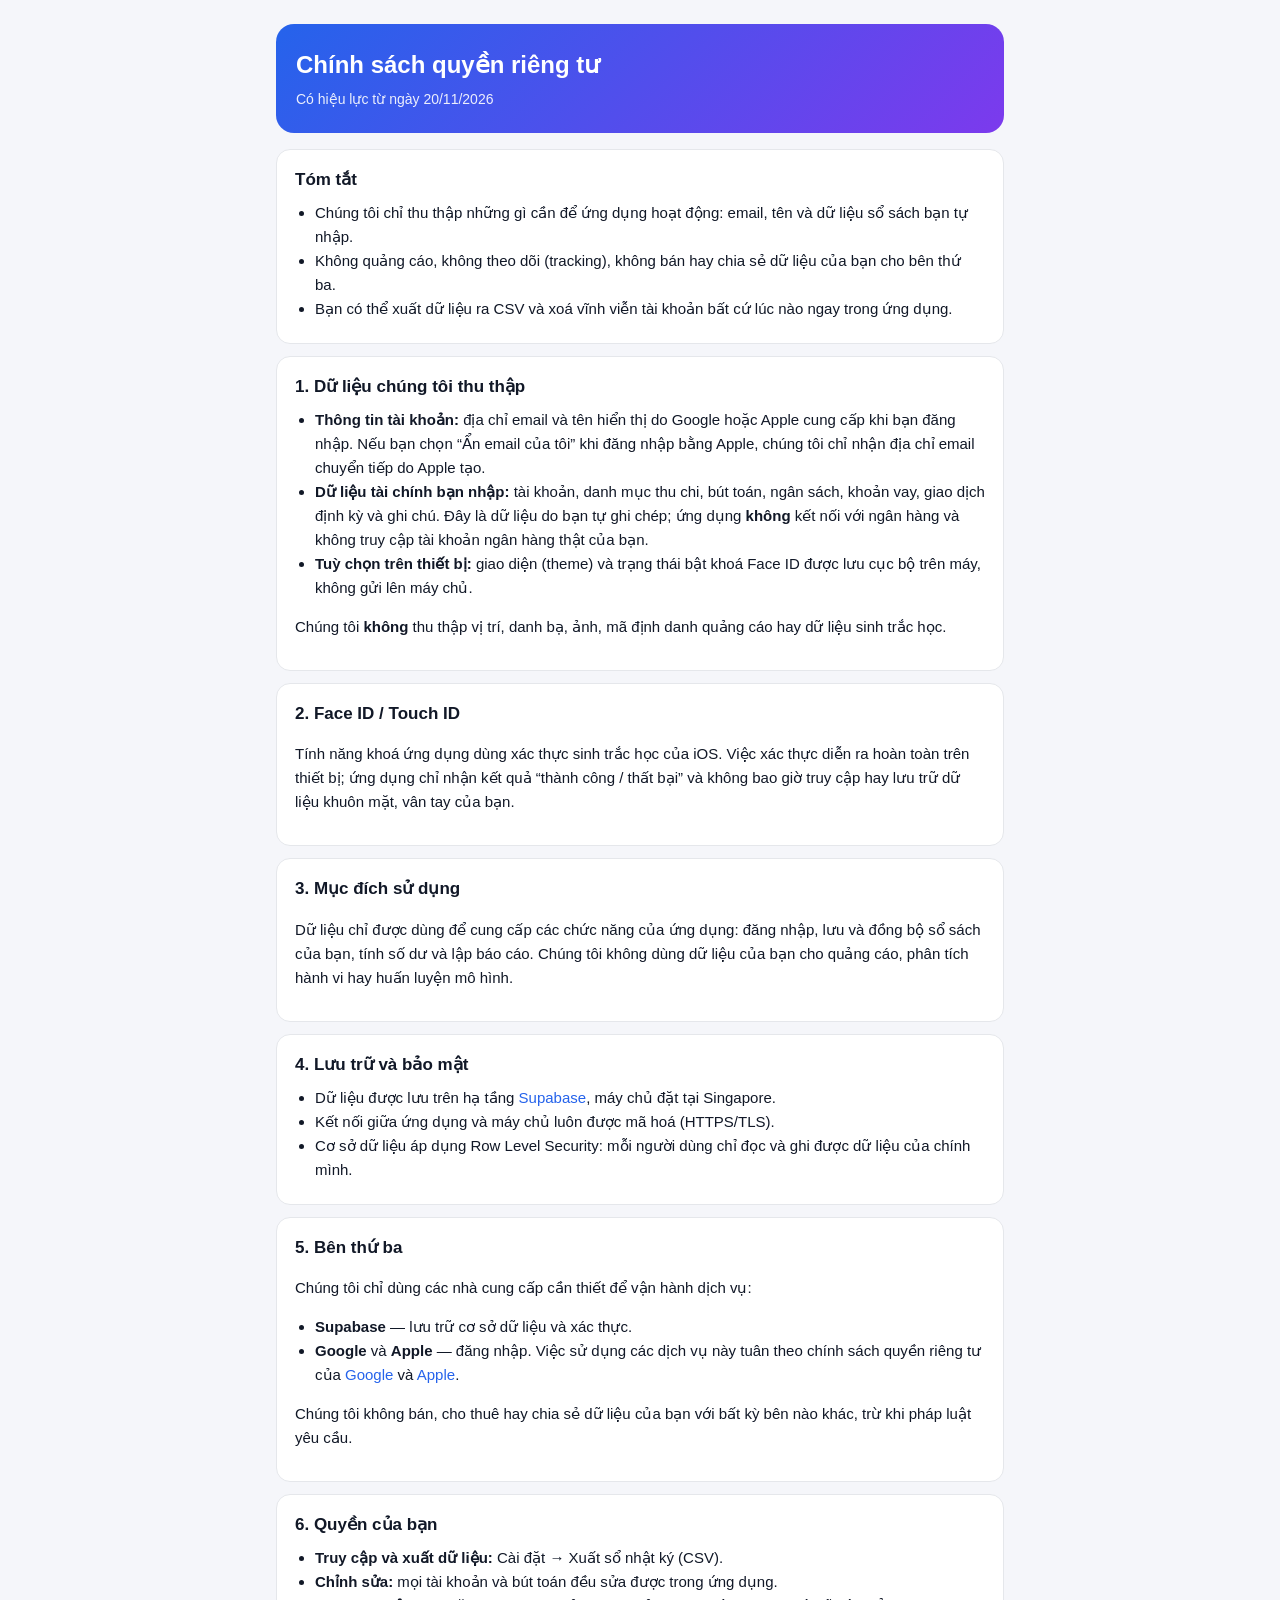
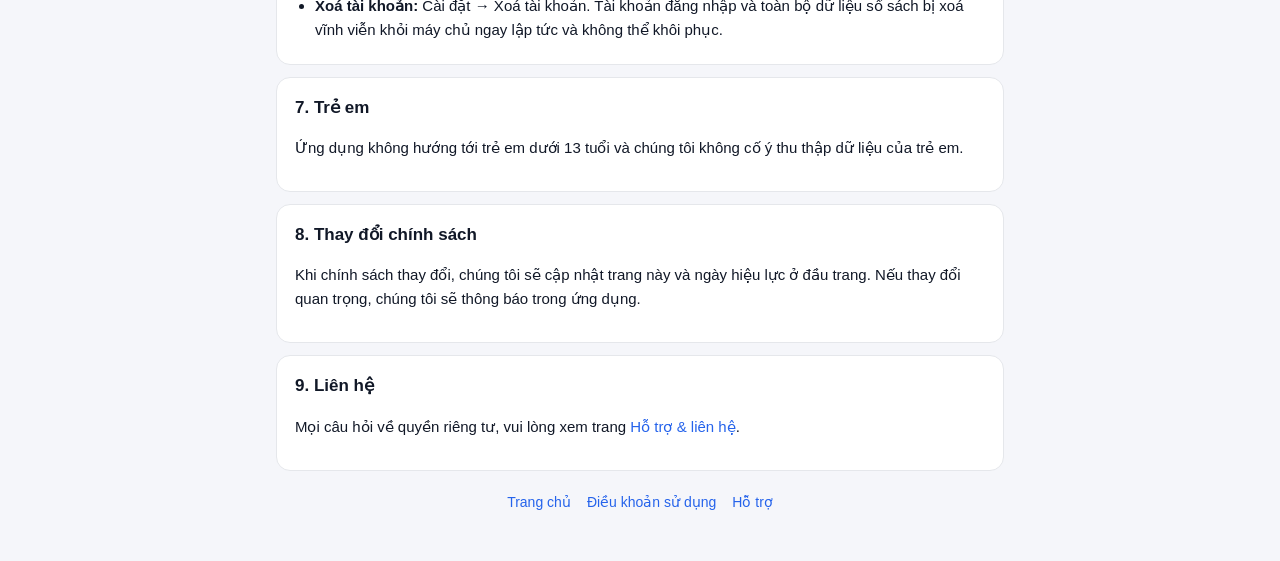
==== docs/privacy.html @ 2f2b6566 "feat: privacy policy, terms and support pages for GitHub Pages Co-Authored-By: Claude Opus 5.5 <nore" ====
<!DOCTYPE html>
<html lang="vi">
<head>
  <meta charset="utf-8">
  <meta name="viewport" content="width=device-width, initial-scale=1">
  <title>Chính sách quyền riêng tư — Ví Của Tôi</title>
  <link rel="stylesheet" href="style.css">
</head>
<body>
<main>
  <header class="hero">
    <h1>Chính sách quyền riêng tư</h1>
    <p>Có hiệu lực từ ngày 20/11/2026</p>
  </header>

  <section class="card">
    <h2>Tóm tắt</h2>
    <ul>
      <li>Chúng tôi chỉ thu thập những gì cần để ứng dụng hoạt động: email, tên và dữ liệu sổ sách bạn tự nhập.</li>
      <li>Không quảng cáo, không theo dõi (tracking), không bán hay chia sẻ dữ liệu của bạn cho bên thứ ba.</li>
      <li>Bạn có thể xuất dữ liệu ra CSV và xoá vĩnh viễn tài khoản bất cứ lúc nào ngay trong ứng dụng.</li>
    </ul>
  </section>

  <section class="card">
    <h2>1. Dữ liệu chúng tôi thu thập</h2>
    <ul>
      <li><b>Thông tin tài khoản:</b> địa chỉ email và tên hiển thị do Google hoặc Apple cung cấp khi bạn đăng nhập. Nếu bạn chọn “Ẩn email của tôi” khi đăng nhập bằng Apple, chúng tôi chỉ nhận địa chỉ email chuyển tiếp do Apple tạo.</li>
      <li><b>Dữ liệu tài chính bạn nhập:</b> tài khoản, danh mục thu chi, bút toán, ngân sách, khoản vay, giao dịch định kỳ và ghi chú. Đây là dữ liệu do bạn tự ghi chép; ứng dụng <b>không</b> kết nối với ngân hàng và không truy cập tài khoản ngân hàng thật của bạn.</li>
      <li><b>Tuỳ chọn trên thiết bị:</b> giao diện (theme) và trạng thái bật khoá Face ID được lưu cục bộ trên máy, không gửi lên máy chủ.</li>
    </ul>
    <p>Chúng tôi <b>không</b> thu thập vị trí, danh bạ, ảnh, mã định danh quảng cáo hay dữ liệu sinh trắc học.</p>
  </section>

  <section class="card">
    <h2>2. Face ID / Touch ID</h2>
    <p>Tính năng khoá ứng dụng dùng xác thực sinh trắc học của iOS. Việc xác thực diễn ra hoàn toàn trên thiết bị; ứng dụng chỉ nhận kết quả “thành công / thất bại” và không bao giờ truy cập hay lưu trữ dữ liệu khuôn mặt, vân tay của bạn.</p>
  </section>

  <section class="card">
    <h2>3. Mục đích sử dụng</h2>
    <p>Dữ liệu chỉ được dùng để cung cấp các chức năng của ứng dụng: đăng nhập, lưu và đồng bộ sổ sách của bạn, tính số dư và lập báo cáo. Chúng tôi không dùng dữ liệu của bạn cho quảng cáo, phân tích hành vi hay huấn luyện mô hình.</p>
  </section>

  <section class="card">
    <h2>4. Lưu trữ và bảo mật</h2>
    <ul>
      <li>Dữ liệu được lưu trên hạ tầng <a href="https://supabase.com/privacy">Supabase</a>, máy chủ đặt tại Singapore.</li>
      <li>Kết nối giữa ứng dụng và máy chủ luôn được mã hoá (HTTPS/TLS).</li>
      <li>Cơ sở dữ liệu áp dụng Row Level Security: mỗi người dùng chỉ đọc và ghi được dữ liệu của chính mình.</li>
    </ul>
  </section>

  <section class="card">
    <h2>5. Bên thứ ba</h2>
    <p>Chúng tôi chỉ dùng các nhà cung cấp cần thiết để vận hành dịch vụ:</p>
    <ul>
      <li><b>Supabase</b> — lưu trữ cơ sở dữ liệu và xác thực.</li>
      <li><b>Google</b> và <b>Apple</b> — đăng nhập. Việc sử dụng các dịch vụ này tuân theo chính sách quyền riêng tư của <a href="https://policies.google.com/privacy">Google</a> và <a href="https://www.apple.com/legal/privacy/">Apple</a>.</li>
    </ul>
    <p>Chúng tôi không bán, cho thuê hay chia sẻ dữ liệu của bạn với bất kỳ bên nào khác, trừ khi pháp luật yêu cầu.</p>
  </section>

  <section class="card">
    <h2>6. Quyền của bạn</h2>
    <ul>
      <li><b>Truy cập và xuất dữ liệu:</b> Cài đặt → Xuất sổ nhật ký (CSV).</li>
      <li><b>Chỉnh sửa:</b> mọi tài khoản và bút toán đều sửa được trong ứng dụng.</li>
      <li><b>Xoá tài khoản:</b> Cài đặt → Xoá tài khoản. Tài khoản đăng nhập và toàn bộ dữ liệu sổ sách bị xoá vĩnh viễn khỏi máy chủ ngay lập tức và không thể khôi phục.</li>
    </ul>
  </section>

  <section class="card">
    <h2>7. Trẻ em</h2>
    <p>Ứng dụng không hướng tới trẻ em dưới 13 tuổi và chúng tôi không cố ý thu thập dữ liệu của trẻ em.</p>
  </section>

  <section class="card">
    <h2>8. Thay đổi chính sách</h2>
    <p>Khi chính sách thay đổi, chúng tôi sẽ cập nhật trang này và ngày hiệu lực ở đầu trang. Nếu thay đổi quan trọng, chúng tôi sẽ thông báo trong ứng dụng.</p>
  </section>

  <section class="card">
    <h2>9. Liên hệ</h2>
    <p>Mọi câu hỏi về quyền riêng tư, vui lòng xem trang <a href="support.html">Hỗ trợ &amp; liên hệ</a>.</p>
  </section>

  <nav class="links">
    <a href="index.html">Trang chủ</a><a href="terms.html">Điều khoản sử dụng</a><a href="support.html">Hỗ trợ</a>
  </nav>
</main>
</body>
</html>
---- docs/style.css ----
:root {
  --bg: #F5F6FA; --card: #FFFFFF; --border: #E5E7EB; --text: #111827;
  --muted: #6B7280; --brand: #2563EB; --brand2: #7C3AED;
}
@media (prefers-color-scheme: dark) {
  :root { --bg: #0B0F19; --card: #151A26; --border: #262D3D; --text: #F3F4F6; --muted: #9CA3AF; --brand: #60A5FA; }
}
* { box-sizing: border-box; }
body {
  margin: 0; background: var(--bg); color: var(--text);
  font: 16px/1.6 -apple-system, BlinkMacSystemFont, "SF Pro Text", "Segoe UI", Roboto, sans-serif;
  -webkit-text-size-adjust: 100%;
}
main { max-width: 760px; margin: 0 auto; padding: 24px 16px 48px; }
header.hero {
  background: linear-gradient(135deg, var(--brand), var(--brand2)); color: #fff;
  border-radius: 18px; padding: 22px 20px; margin-bottom: 16px;
}
header.hero h1 { margin: 0 0 4px; font-size: 24px; }
header.hero p { margin: 0; opacity: .9; font-size: 14px; }
section.card {
  background: var(--card); border: 1px solid var(--border); border-radius: 14px;
  padding: 16px 18px; margin-bottom: 12px;
}
section.card h2 { font-size: 17px; margin: 0 0 8px; }
section.card p, section.card li { color: var(--text); font-size: 15px; }
section.card ul { padding-left: 20px; margin: 6px 0; }
.muted { color: var(--muted); font-size: 13px; }
a { color: var(--brand); text-decoration: none; }
a:hover { text-decoration: underline; }
nav.links { display: flex; flex-wrap: wrap; gap: 8px 16px; justify-content: center; margin-top: 20px; font-size: 14px; }
.list a { display: block; padding: 12px 0; border-bottom: 1px solid var(--border); font-weight: 600; }
.list a:last-child { border-bottom: none; }
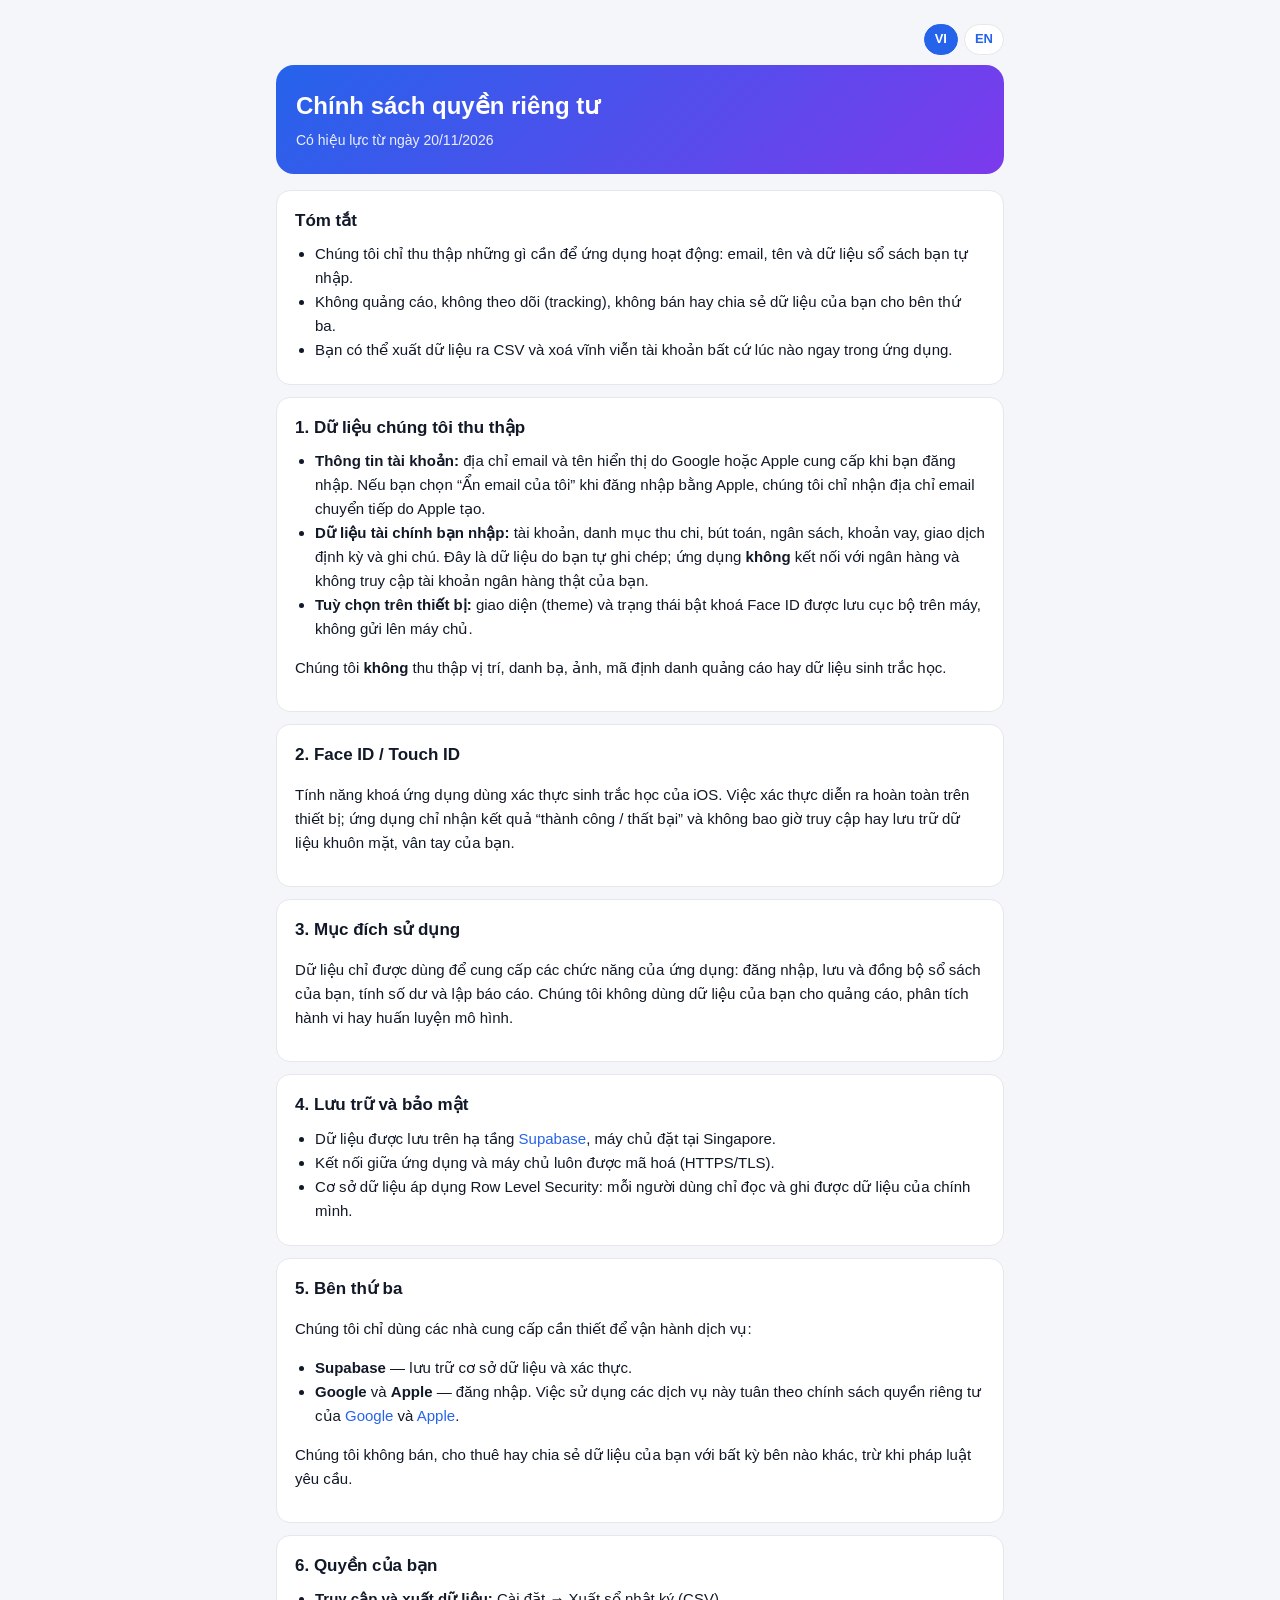
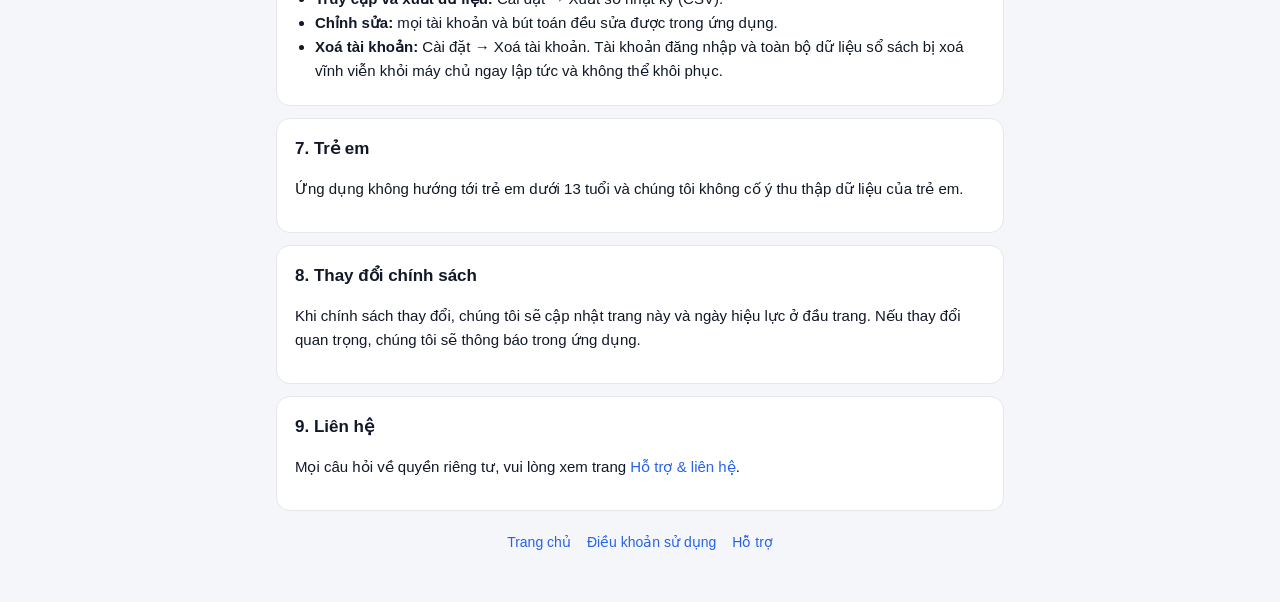
==== commit 78315a9e: "feat: English versions of legal pages with VI/EN switch Co-Authored-By: Claude Opus 5.5 <noreply@ant" ====
--- a/docs/privacy.html
+++ b/docs/privacy.html
@@ -5,9 +5,11 @@
   <meta name="viewport" content="width=device-width, initial-scale=1">
   <title>Chính sách quyền riêng tư — Ví Của Tôi</title>
   <link rel="stylesheet" href="style.css">
+  <link rel="alternate" hreflang="en" href="en/privacy.html">
 </head>
 <body>
 <main>
+  <nav class="lang"><span>VI</span><a href="en/privacy.html" hreflang="en">EN</a></nav>
   <header class="hero">
     <h1>Chính sách quyền riêng tư</h1>
     <p>Có hiệu lực từ ngày 20/11/2026</p>
--- a/docs/style.css
+++ b/docs/style.css
@@ -31,3 +31,6 @@
 nav.links { display: flex; flex-wrap: wrap; gap: 8px 16px; justify-content: center; margin-top: 20px; font-size: 14px; }
 .list a { display: block; padding: 12px 0; border-bottom: 1px solid var(--border); font-weight: 600; }
 .list a:last-child { border-bottom: none; }
+nav.lang { display: flex; justify-content: flex-end; gap: 6px; margin-bottom: 10px; font-size: 13px; font-weight: 600; }
+nav.lang a, nav.lang span { padding: 4px 10px; border-radius: 999px; border: 1px solid var(--border); background: var(--card); }
+nav.lang span { background: var(--brand); border-color: var(--brand); color: #fff; }
